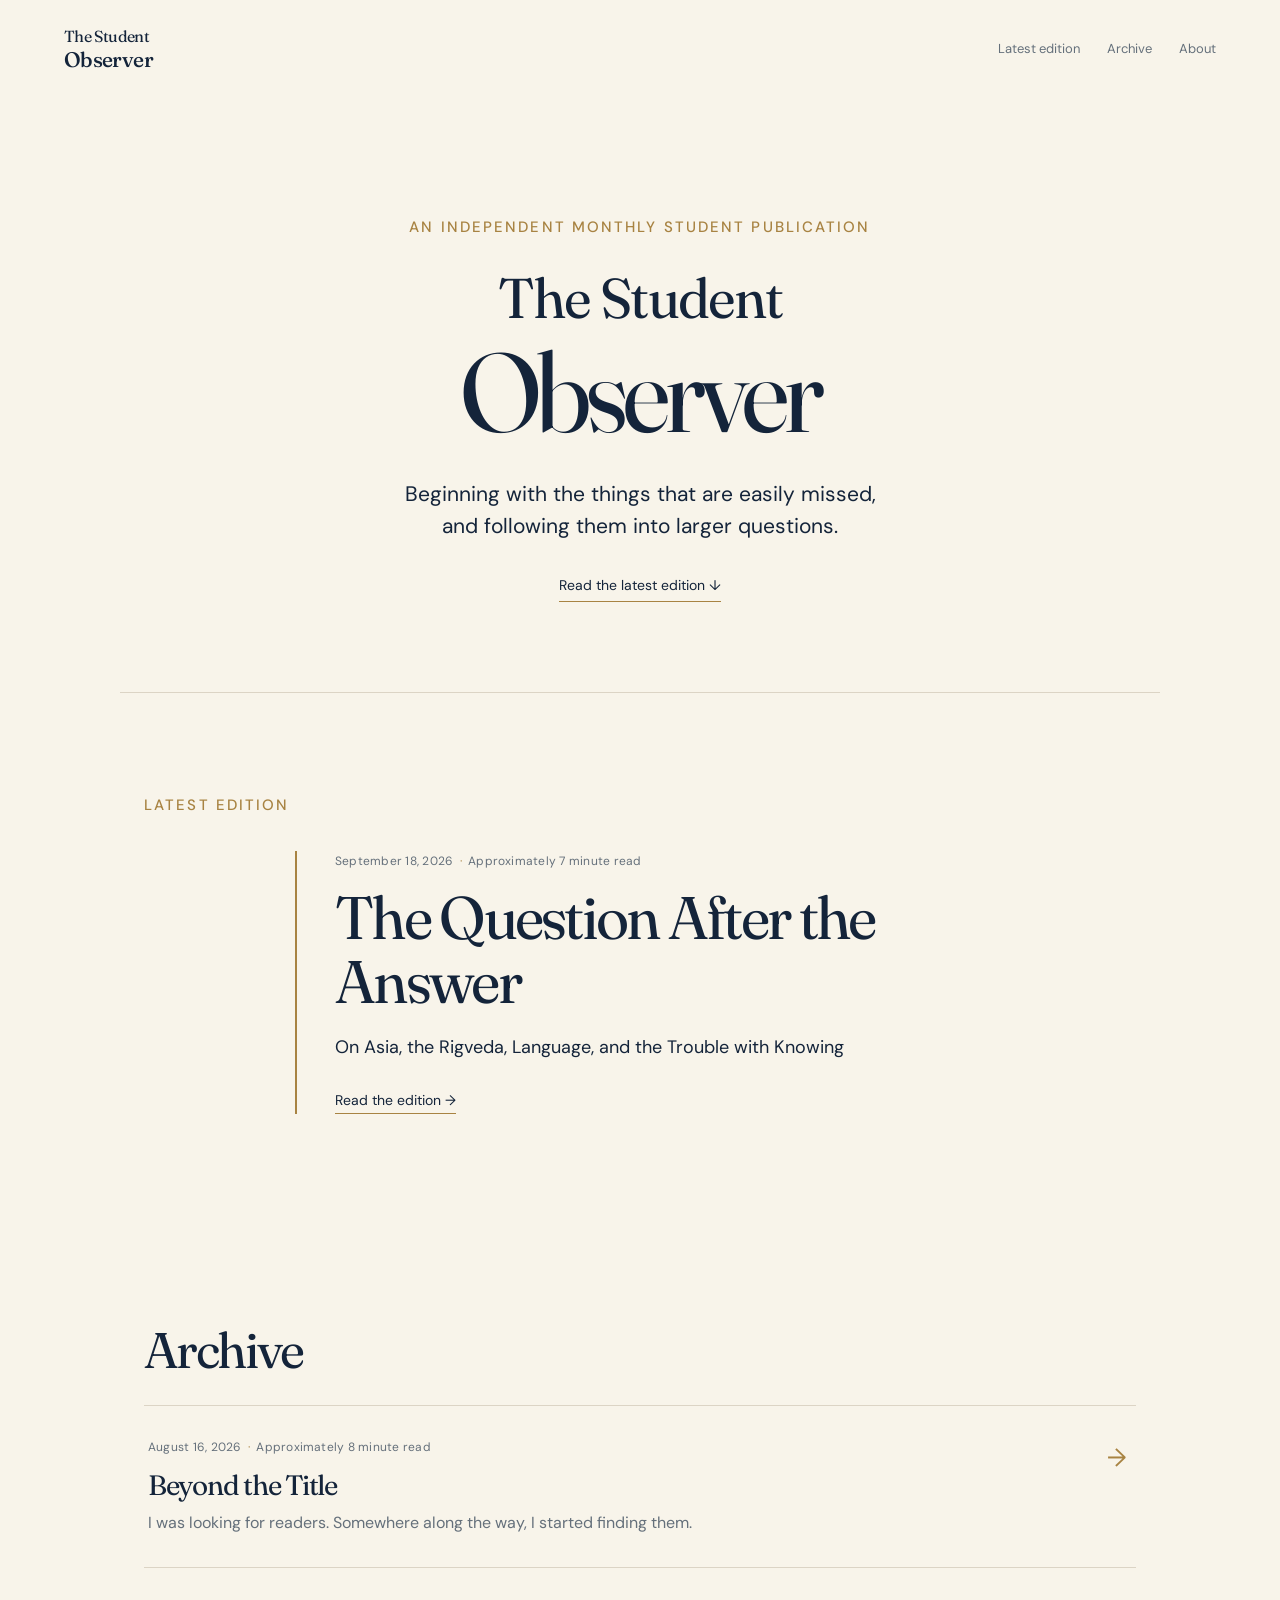
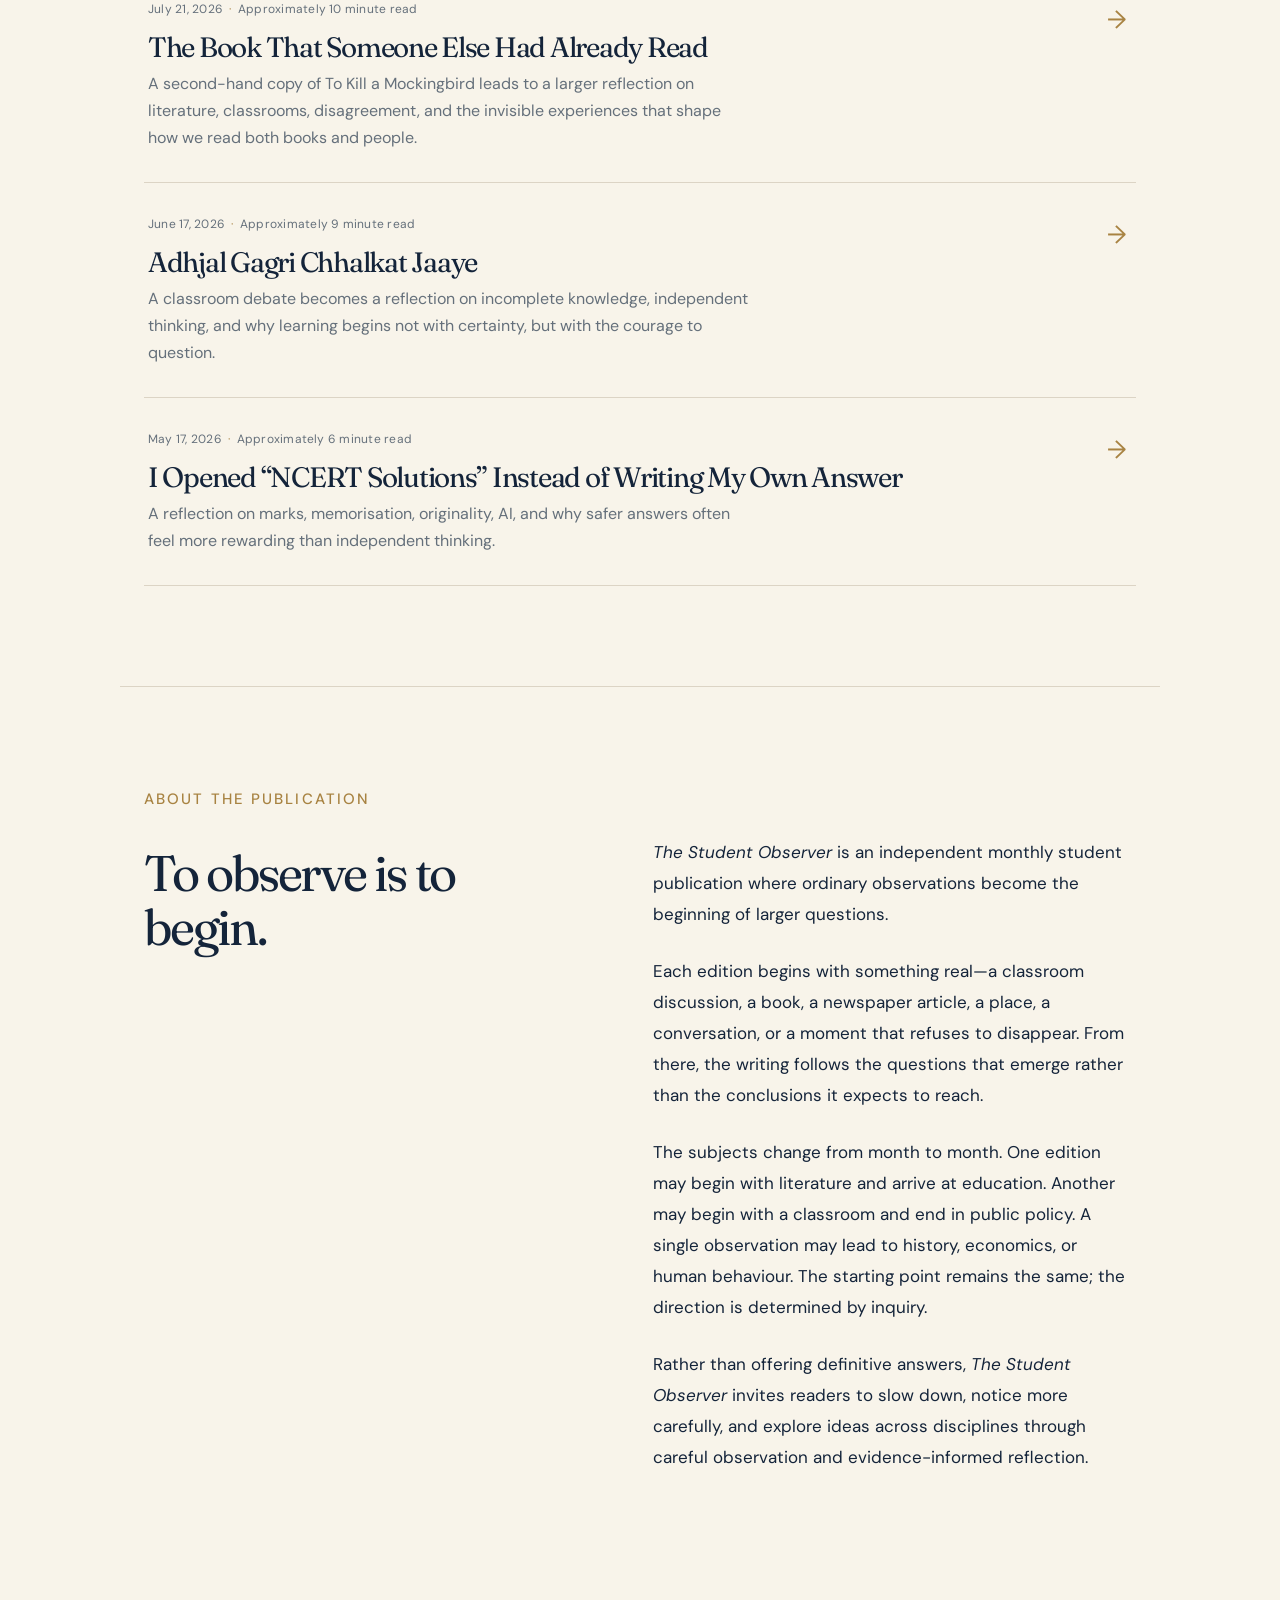
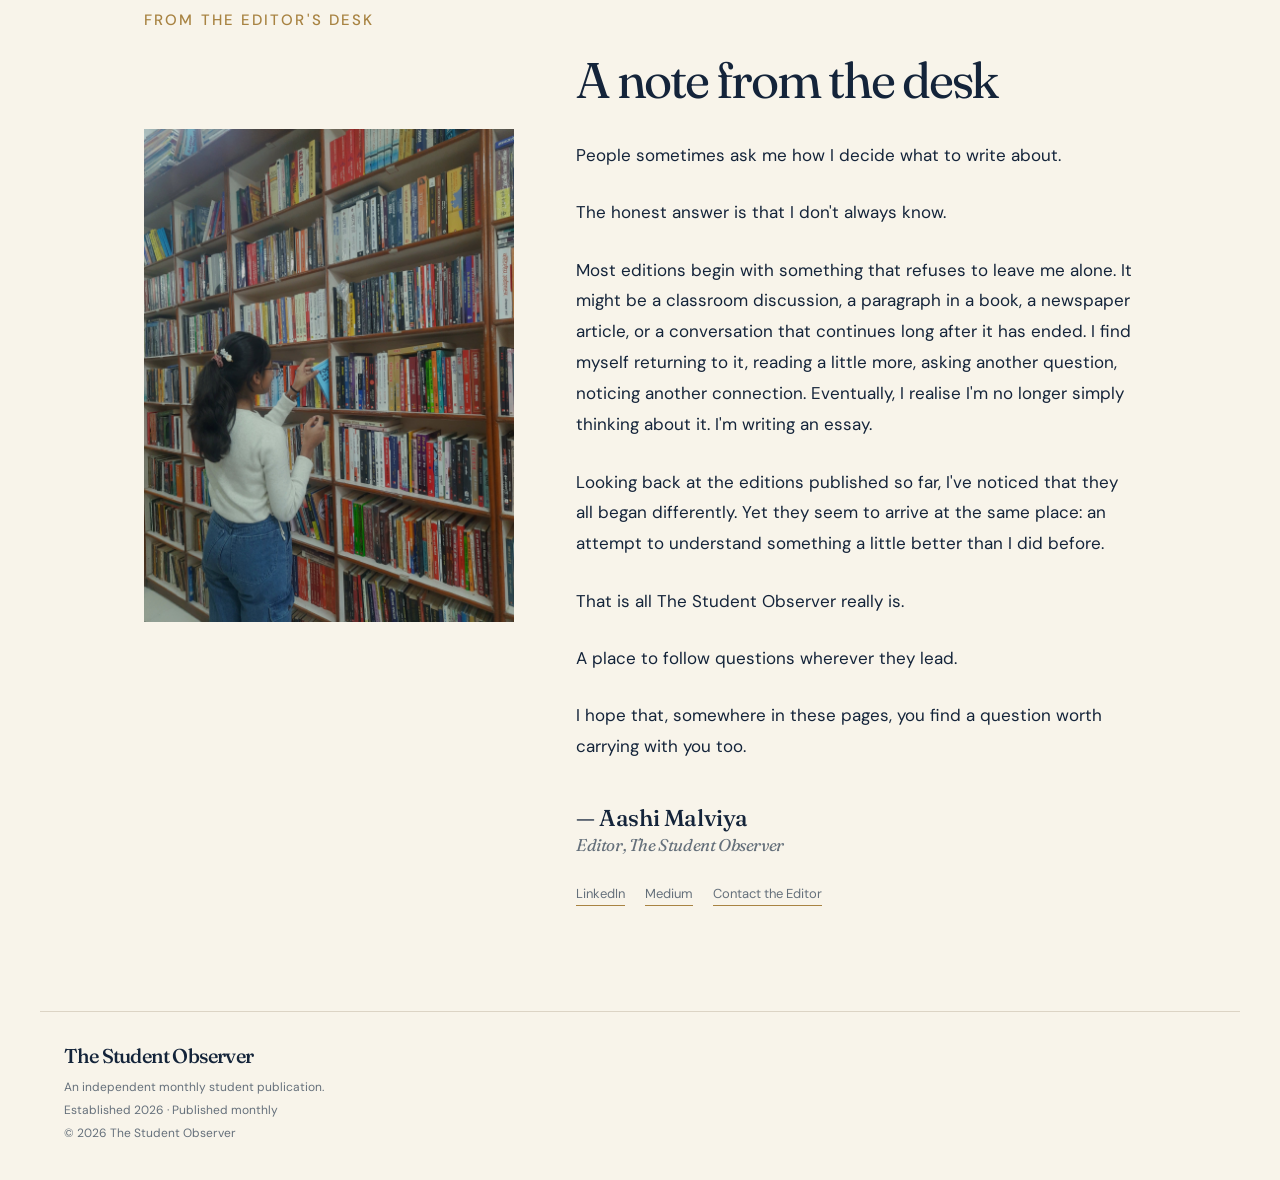
==== index.html @ 8d787bef "Update index.html" ====
<!doctype html>
<html lang="en">
<head>
<meta charset="UTF-8" />
<meta name="viewport" content="width=device-width, initial-scale=1.0" />
<meta name="description" content="The Student Observer — a monthly publication of careful observations and reflective inquiry." />
<title>The Student Observer</title>
<link rel="preconnect" href="https://fonts.googleapis.com" />
<link rel="preconnect" href="https://fonts.gstatic.com" crossorigin />
<link href="https://fonts.googleapis.com/css2?family=DM+Sans:wght@400;500&family=Fraunces:ital,opsz,wght@0,9..144,400;0,9..144,500;1,9..144,400&display=swap" rel="stylesheet" />
<link rel="stylesheet" href="styles.css" />
</head>
<body>
<a class="skip-link" href="#main">Skip to the writing</a>
<header class="site-header">
<a class="wordmark" href="#top" aria-label="The Student Observer home">
<span>The Student</span><strong>Observer</strong>
</a>
<button class="menu-toggle" aria-expanded="false" aria-controls="site-nav">Menu</button>
<nav id="site-nav" aria-label="Primary navigation">
<a href="#latest">Latest edition</a>
<a href="#editions">Archive</a>
<a href="#about">About</a>
</nav>
</header>
<main id="main">
<section id="top" class="hero" aria-labelledby="hero-title">
<p class="eyebrow">An independent monthly student publication</p>
<h1 id="hero-title"><span>The Student</span>Observer</h1>
<p class="hero-copy">Beginning with the things that are easily missed, and following them into larger questions.</p>
<a class="text-link" href="#latest">Read the latest edition <span aria-hidden="true">↓</span></a>
</section>
<section id="latest" class="latest edition-section" aria-labelledby="latest-title">
<div class="section-label">Latest edition</div>
<article class="feature-edition">
<p class="edition-meta">September 18, 2026 <span aria-hidden="true">·</span> Approximately 7 minute read</p>
<h2 id="latest-title">The Question After the Answer</h2>
<p>On Asia, the Rigveda, Language, and the Trouble with Knowing</p>
<a class="read-link" href="articles/the-question-after-the-answer.html">Read the edition <span aria-hidden="true">→</span></a>
</article>
</section>
<section id="editions" class="edition-section archive" aria-labelledby="archive-title">
<div class="section-heading">
<h2 id="archive-title">Archive</h2>
</div>
<div class="edition-list">
<article class="edition-row">
<div><p class="edition-meta">August 16, 2026 <span aria-hidden="true">·</span> Approximately 8 minute read</p><h3><a href="articles/beyond-the-title.html">Beyond the Title</a></h3><p>I was looking for readers. Somewhere along the way, I started finding them.</p></div>
<a class="arrow-link" href="articles/beyond-the-title.html" aria-label="Read Beyond the Title">→</a>
</article>
<article class="edition-row">
<div><p class="edition-meta">July 21, 2026 <span aria-hidden="true">·</span> Approximately 10 minute read</p><h3><a href="articles/the-book-that-someone-else-had-read.html">The Book That Someone Else Had Already Read</a></h3><p>A second-hand copy of To Kill a Mockingbird leads to a larger reflection on literature, classrooms, disagreement, and the invisible experiences that shape how we read both books and people.</p></div>
<a class="arrow-link" href="articles/the-book-that-someone-else-had-read.html" aria-label="Read The Book That Someone Else Had Already Read">→</a>
</article>
<article class="edition-row">
<div><p class="edition-meta">June 17, 2026 <span aria-hidden="true">·</span> Approximately 9 minute read</p><h3><a href="articles/adhjal-gagri-chhalkat-jaaye.html">Adhjal Gagri Chhalkat Jaaye</a></h3><p>A classroom debate becomes a reflection on incomplete knowledge, independent thinking, and why learning begins not with certainty, but with the courage to question.</p></div>
<a class="arrow-link" href="articles/adhjal-gagri-chhalkat-jaaye.html" aria-label="Read Adhjal Gagri Chhalkat Jaaye">→</a>
</article>
<article class="edition-row">
<div><p class="edition-meta">May 17, 2026 <span aria-hidden="true">·</span> Approximately 6 minute read</p><h3><a href="articles/i-opened-ncert-solutions-instead-of-writing-my-own-answer.html">I Opened “NCERT Solutions” Instead of Writing My Own Answer</a></h3><p>A reflection on marks, memorisation, originality, AI, and why safer answers often feel more rewarding than independent thinking.</p></div>
<a class="arrow-link" href="articles/i-opened-ncert-solutions-instead-of-writing-my-own-answer.html" aria-label="Read I Opened NCERT Solutions Instead of Writing My Own Answer">→</a>
</article>
</div>
</section>
<section id="about" class="about" aria-labelledby="about-title">
<div class="section-label">About the publication</div>
<div class="about-grid">
<h2 id="about-title">To observe is to begin.</h2>
<div>
<p><em>The Student Observer</em> is an independent monthly student publication where ordinary observations become the beginning of larger questions.</p>
<p>Each edition begins with something real—a classroom discussion, a book, a newspaper article, a place, a conversation, or a moment that refuses to disappear. From there, the writing follows the questions that emerge rather than the conclusions it expects to reach.</p>
<p>The subjects change from month to month. One edition may begin with literature and arrive at education. Another may begin with a classroom and end in public policy. A single observation may lead to history, economics, or human behaviour. The starting point remains the same; the direction is determined by inquiry.</p>
<p>Rather than offering definitive answers, <em>The Student Observer</em> invites readers to slow down, notice more carefully, and explore ideas across disciplines through careful observation and evidence-informed reflection.</p>
</div>
</div>
</section>
<section class="editor" aria-labelledby="editor-title">
<div class="section-label editor-label">From the Editor's Desk</div>
<div class="editor-details">
<img class="editor-photo" src="editor-library.jpg" alt="The editor selecting a book in a library" />
<div class="editor-copy">
<h2 id="editor-title">A note from the desk</h2>
<div class="editor-letter">
<p>People sometimes ask me how I decide what to write about.</p>
<p>The honest answer is that I don't always know.</p>
<p>Most editions begin with something that refuses to leave me alone. It might be a classroom discussion, a paragraph in a book, a newspaper article, or a conversation that continues long after it has ended. I find myself returning to it, reading a little more, asking another question, noticing another connection. Eventually, I realise I'm no longer simply thinking about it. I'm writing an essay.</p>
<p>Looking back at the editions published so far, I've noticed that they all began differently. Yet they seem to arrive at the same place: an attempt to understand something a little better than I did before.</p>
<p>That is all The Student Observer really is.</p>
<p>A place to follow questions wherever they lead.</p>
<p>I hope that, somewhere in these pages, you find a question worth carrying with you too.</p>
</div>
<p class="editor-signature"><span class="signature-name">— Aashi Malviya</span><span class="signature-title">Editor, The Student Observer</span></p>
<nav class="editor-contact contact-links" aria-label="Editor contact links">
<a href="https://www.linkedin.com/in/aashi-malviya-writes"
     target="_blank"
     rel="noopener noreferrer">
    LinkedIn
  </a>
<a href="https://medium.com/@aashimalviyawrites"
     target="_blank"
     rel="noopener noreferrer">
    Medium
  </a>
<a href="mailto:aashimalviyawrites@gmail.com?subject=Regarding%20The%20Student%20Observer&body=Dear%20Aashi%2C%0A%0A">
  Contact the Editor
  </a>
</nav>
</div>
</div>
</section>
</main>
<footer>
<div class="footer-mark">The Student Observer</div>
<p>An independent monthly student publication.</p>
<p>Established 2026 <span aria-hidden="true">·</span> Published monthly</p>
<p>© 2026 The Student Observer</p>
</footer>
<script src="script.js"></script>
</body>
</html>
---- styles.css ----
:root { --paper:#f8f4ea; --ink:#14243a; --muted:#65707b; --gold:#a88342; --line:#dcd4c5; --sans:"DM Sans",Arial,sans-serif; --serif:"Fraunces",Georgia,serif; }
* { box-sizing:border-box; }
html { scroll-behavior:smooth; }
body { margin:0; background:var(--paper); color:var(--ink); font-family:var(--sans); font-size:16px; line-height:1.68; }
a { color:inherit; text-decoration:none; }
a:focus-visible, button:focus-visible { outline:2px solid var(--gold); outline-offset:4px; }
.skip-link { position:absolute; left:1rem; top:-4rem; background:var(--ink); color:var(--paper); padding:.5rem 1rem; z-index:3; }.skip-link:focus { top:1rem; }
.site-header { max-width:1200px; padding:26px 24px; margin:auto; display:flex; justify-content:space-between; align-items:center; }
.wordmark { display:grid; line-height:1; font:400 16px var(--serif); letter-spacing:-.04em; }.wordmark strong { font-weight:500; font-size:21px; }
nav { display:flex; gap:27px; font-size:13px; color:var(--muted); } nav a:hover,.contact-links a:hover { color:var(--gold); }
.menu-toggle { display:none; border:0; background:none; font:inherit; color:var(--ink); }
.hero { min-height:66vh; max-width:860px; margin:auto; padding:13vh 24px 10vh; display:flex; flex-direction:column; align-items:center; text-align:center; justify-content:center; }
.eyebrow,.section-label { color:var(--gold); font-size:15px; text-transform:uppercase; letter-spacing:.14em; font-weight:500; }
h1,h2,h3,p { margin-top:0; } h1,h2,h3 { font-family:var(--serif); font-weight:400; letter-spacing:-.045em; line-height:1.08; }
h1 { font-size:clamp(58px,10vw,112px); margin:13px 0 25px; } h1 span { display:block; font-size:.5em; letter-spacing:-.035em; margin-bottom:3px; }
.hero-copy { max-width:500px; font-size:clamp(18px,2vw,21px); line-height:1.55; margin-bottom:31px; }
.text-link,.read-link { border-bottom:1px solid var(--gold); padding-bottom:4px; font-size:14px; transition:color .2s ease; }.text-link:hover,.read-link:hover { color:var(--gold); }
.edition-section,.about,.editor { max-width:1040px; padding:100px 24px; margin:auto; }.latest { border-top:1px solid var(--line); }
.feature-edition { max-width:690px; margin:33px auto 0; padding-left:38px; border-left:2px solid var(--gold); }.edition-meta { font-size:12px; letter-spacing:.02em; color:var(--muted); margin-bottom:13px; }.edition-meta span { color:var(--gold); padding:0 3px; }
.feature-edition h2 { font-size:clamp(37px,5vw,60px); margin-bottom:18px; }.feature-edition p:not(.edition-meta) { max-width:570px; font-size:18px; margin-bottom:25px; }
.section-heading { margin-bottom:28px; }.section-heading h2,.about h2,.editor h2 { font-size:clamp(36px,4vw,50px); margin:9px 0 0; }
.edition-list { border-top:1px solid var(--line); }.edition-row { display:grid; grid-template-columns:1fr auto; gap:25px; padding:31px 4px 30px; border-bottom:1px solid var(--line); }.edition-row h3 { font-size:28px; margin-bottom:9px; }.edition-row h3 a { display:inline; }.edition-row h3 a:hover { color:var(--gold); }.edition-row div > p:last-child { color:var(--muted); max-width:600px; margin-bottom:0; }.arrow-link { font-size:25px; color:var(--gold); padding:0 6px; height:max-content; }.arrow-link:hover { transform:translate(2px,-2px); }
.about { border-top:1px solid var(--line); }.about-grid { display:grid; grid-template-columns:.85fr 1fr; gap:10%; margin-top:25px; }.about-grid p { max-width:64ch; font-size:17px; line-height:1.82; margin-bottom:1.55em; }.about-grid p:last-child { margin-bottom:0; }
.editor { padding-top:35px; padding-bottom:105px; }.editor-label { max-width:1040px; margin:0 auto 20px; }.editor-details { max-width:1040px; margin:auto; display:grid; grid-template-columns:370px minmax(0, 1fr); gap:62px; align-items:start; }.editor-photo { width:100%; aspect-ratio:3 / 4; object-fit:cover; object-position:38% center; margin-top:76px; }.editor-copy { max-width:64ch; }.editor-details h2 { margin:0 0 33px; }.editor-letter p { font-size:17px; line-height:1.82; margin-bottom:1.55em; }.editor-signature { margin:43px 0 0; font-family:var(--serif); letter-spacing:-.025em; line-height:1.2; }.signature-name,.signature-title { display:block; }.signature-name { color:var(--ink); font-size:23px; font-weight:500; }.signature-title { margin-top:2px; color:var(--muted); font-size:17px; font-style:italic; font-weight:400; }.contact-links { display:flex; gap:20px; margin-top:28px; font-size:13px!important; }.contact-links a { border-bottom:1px solid var(--gold); }
footer { border-top:1px solid var(--line); max-width:1200px; margin:auto; padding:33px 24px 37px; color:var(--muted); font-size:12px; } footer p { margin:3px 0 0; }.footer-mark { margin-bottom:10px; font:500 20px/1.1 var(--serif); color:var(--ink); letter-spacing:-.04em; }
@media (min-width:621px) and (max-width:820px) { .editor-details { grid-template-columns:270px minmax(0,1fr); gap:40px; }.editor-photo { margin-top:62px; }.about-grid { gap:7%; } }
@media (max-width:620px) { .site-header { padding:20px 20px; position:relative; }.menu-toggle { display:block; font-size:13px; }.site-header nav { display:none; position:absolute; right:20px; top:58px; z-index:2; padding:15px; background:var(--paper); border:1px solid var(--line); flex-direction:column; gap:10px; }.site-header nav.open { display:flex; }.hero { min-height:67vh; padding:12vh 24px 11vh; }.edition-section,.about,.editor { padding:72px 24px; }.feature-edition { padding-left:23px; }.about-grid { grid-template-columns:1fr; gap:22px; }.edition-row { padding:25px 0; }.edition-row h3 { font-size:25px; }.editor-details { display:block; }.editor-photo { display:block; width:min(340px, 88vw); margin:0 0 35px; }.editor-details h2 { font-size:33px; margin-bottom:27px; }.editor-letter p { font-size:16px; } footer { grid-template-columns:1fr; gap:11px; padding:25px 20px; }.editor { padding-top:20px; } }
@media (prefers-reduced-motion:reduce) { html { scroll-behavior:auto; } *,*:before,*:after { transition:none!important; } }
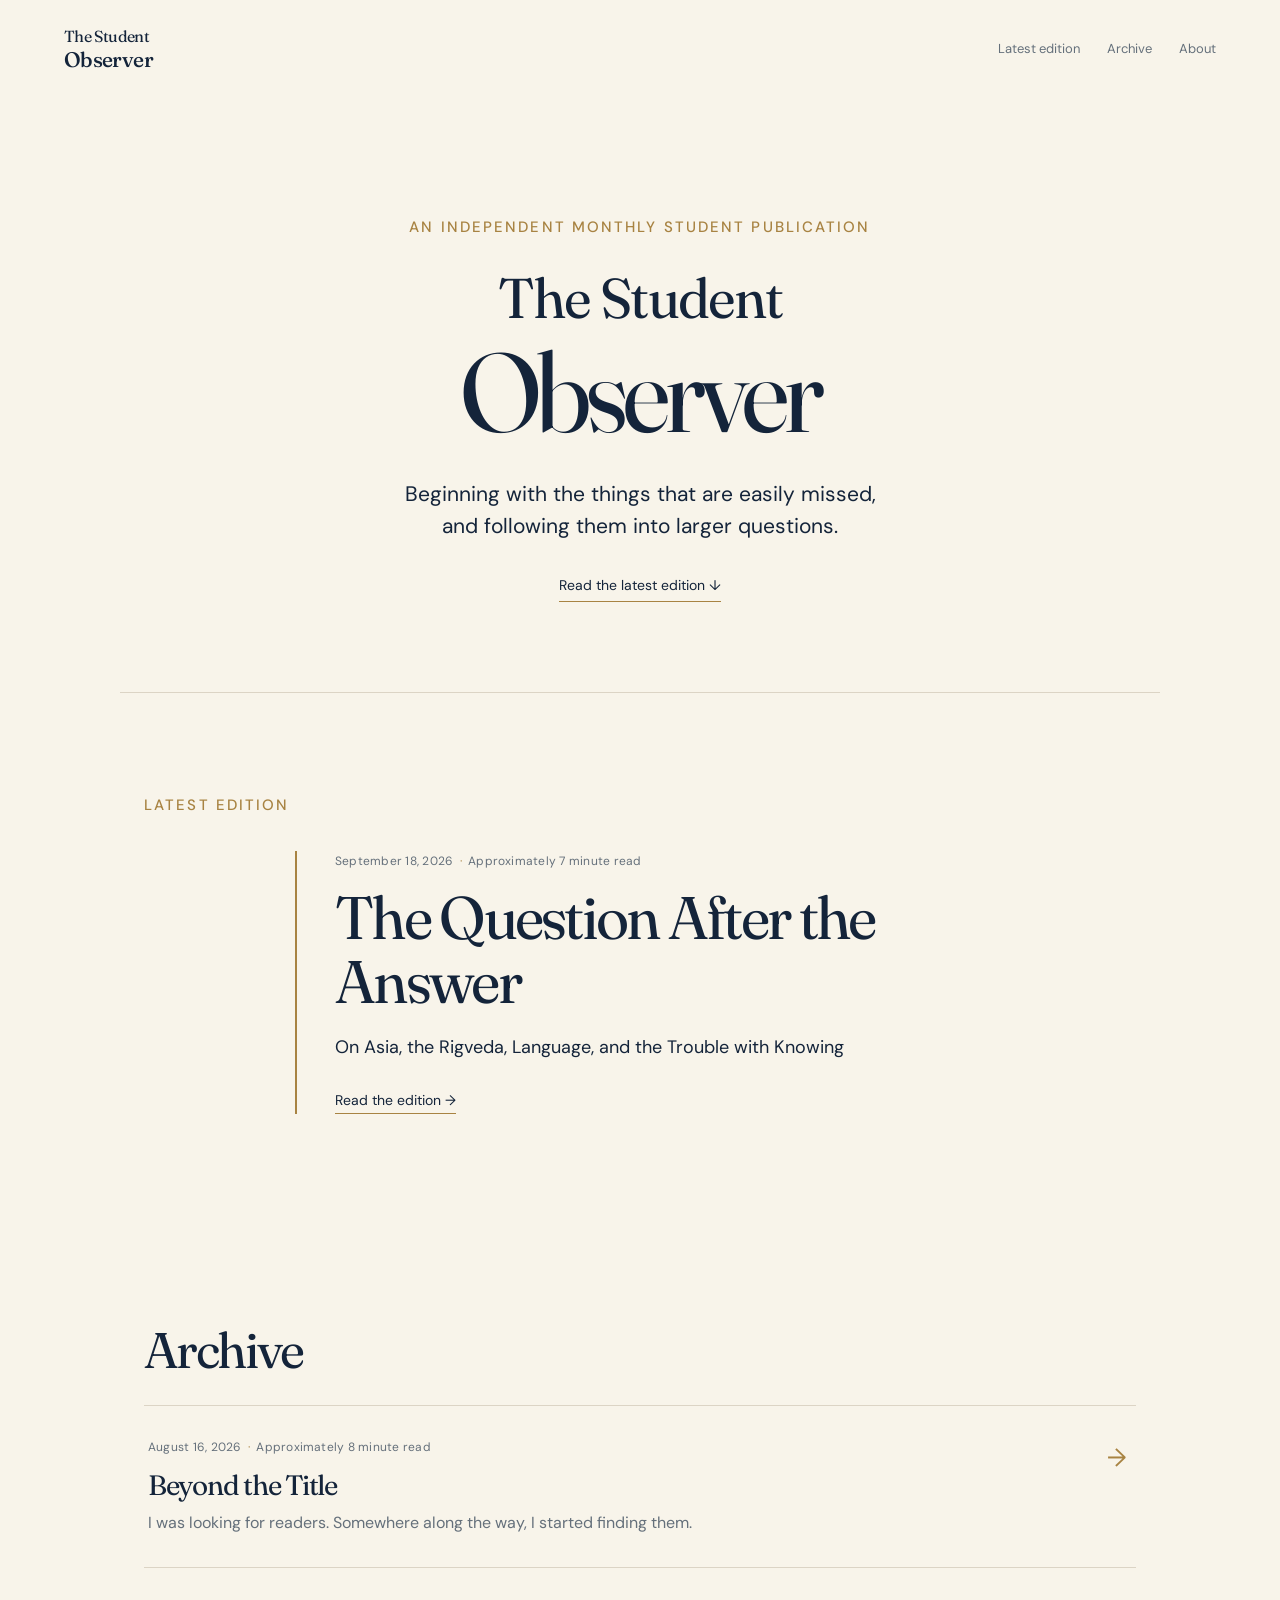
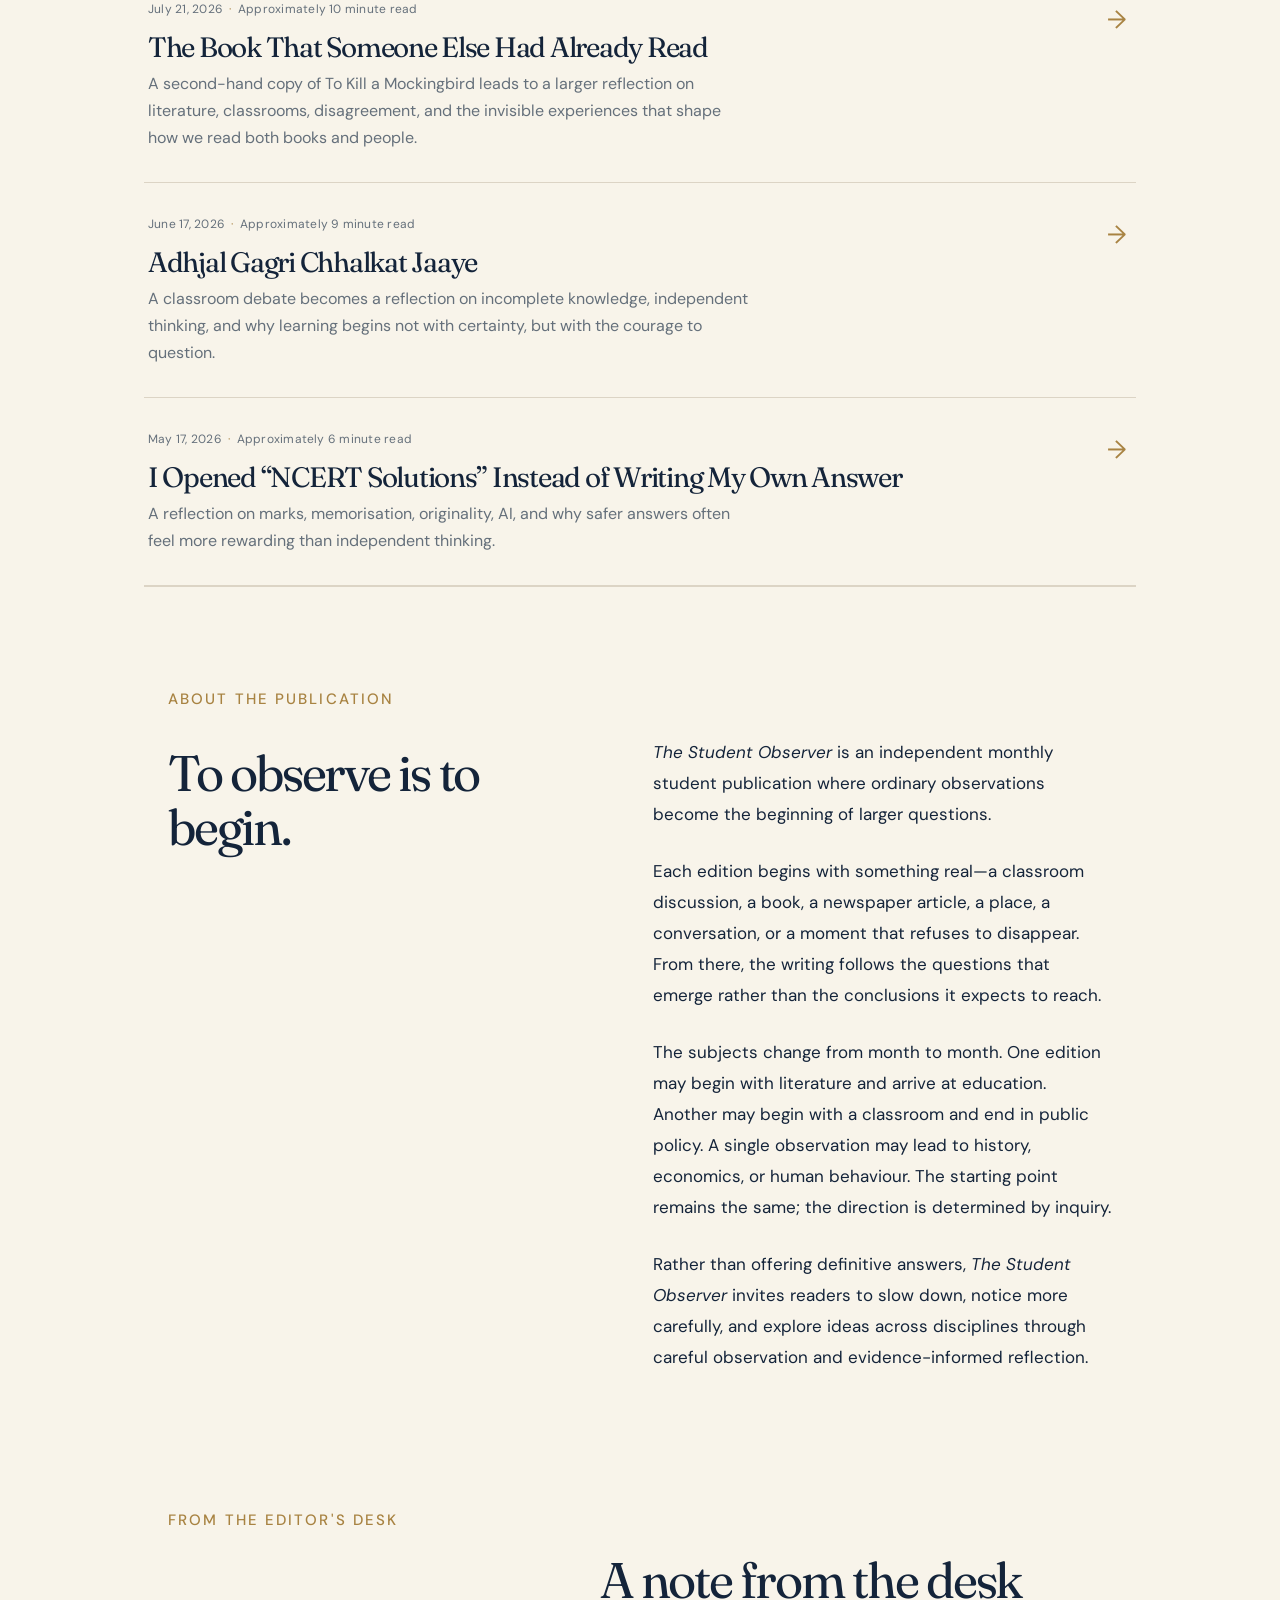
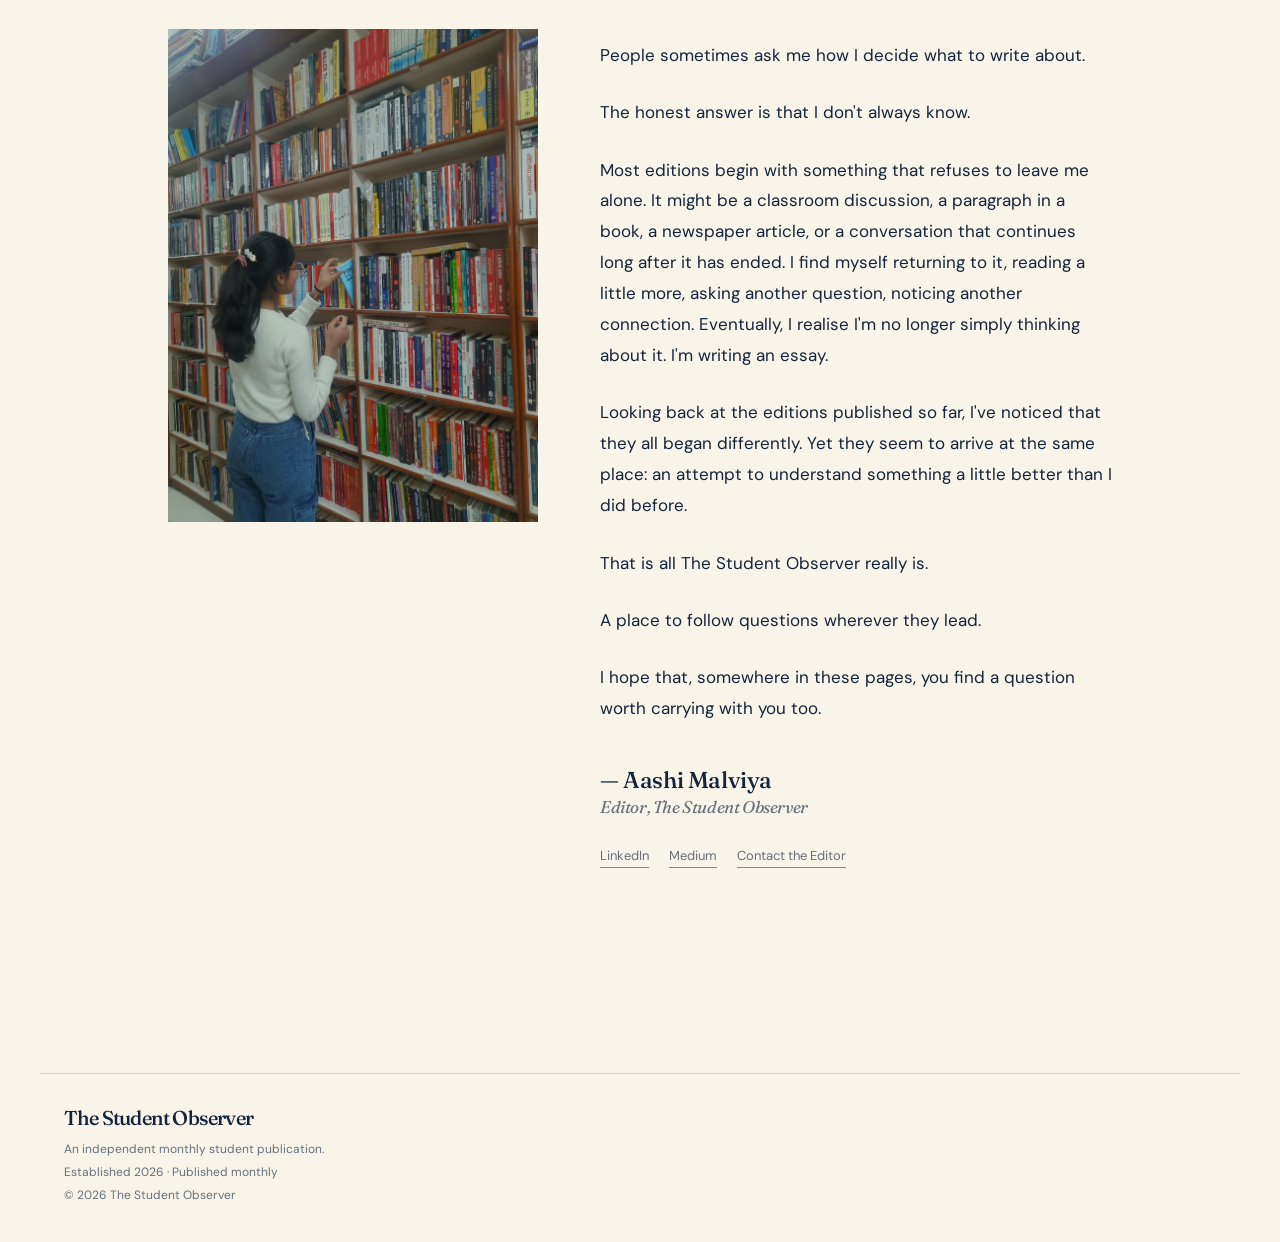
==== commit 3cf776bd: "Update index.html" ====
--- a/index.html
+++ b/index.html
@@ -36,7 +36,7 @@
 <p class="edition-meta">September 18, 2026 <span aria-hidden="true">·</span> Approximately 7 minute read</p>
 <h2 id="latest-title">The Question After the Answer</h2>
 <p>On Asia, the Rigveda, Language, and the Trouble with Knowing</p>
-<a class="read-link" href="articles/the-question-after-the-answer.html">Read the edition <span aria-hidden="true">→</span></a>
+<a class="read-link" href="the-question-after-the-answer.html">Read the edition <span aria-hidden="true">→</span></a>
 </article>
 </section>
 <section id="editions" class="edition-section archive" aria-labelledby="archive-title">
@@ -45,23 +45,22 @@
 </div>
 <div class="edition-list">
 <article class="edition-row">
-<div><p class="edition-meta">August 16, 2026 <span aria-hidden="true">·</span> Approximately 8 minute read</p><h3><a href="articles/beyond-the-title.html">Beyond the Title</a></h3><p>I was looking for readers. Somewhere along the way, I started finding them.</p></div>
+<div><p class="edition-meta">August 16, 2026 <span aria-hidden="true">·</span> Approximately 8 minute read</p><h3><a href="beyond-the-title.html">Beyond the Title</a></h3><p>I was looking for readers. Somewhere along the way, I started finding them.</p></div>
 <a class="arrow-link" href="articles/beyond-the-title.html" aria-label="Read Beyond the Title">→</a>
 </article>
 <article class="edition-row">
-<div><p class="edition-meta">July 21, 2026 <span aria-hidden="true">·</span> Approximately 10 minute read</p><h3><a href="articles/the-book-that-someone-else-had-read.html">The Book That Someone Else Had Already Read</a></h3><p>A second-hand copy of To Kill a Mockingbird leads to a larger reflection on literature, classrooms, disagreement, and the invisible experiences that shape how we read both books and people.</p></div>
+<div><p class="edition-meta">July 21, 2026 <span aria-hidden="true">·</span> Approximately 10 minute read</p><h3><a href="the-book-that-someone-else-had-read.html">The Book That Someone Else Had Already Read</a></h3><p>A second-hand copy of To Kill a Mockingbird leads to a larger reflection on literature, classrooms, disagreement, and the invisible experiences that shape how we read both books and people.</p></div>
 <a class="arrow-link" href="articles/the-book-that-someone-else-had-read.html" aria-label="Read The Book That Someone Else Had Already Read">→</a>
 </article>
 <article class="edition-row">
-<div><p class="edition-meta">June 17, 2026 <span aria-hidden="true">·</span> Approximately 9 minute read</p><h3><a href="articles/adhjal-gagri-chhalkat-jaaye.html">Adhjal Gagri Chhalkat Jaaye</a></h3><p>A classroom debate becomes a reflection on incomplete knowledge, independent thinking, and why learning begins not with certainty, but with the courage to question.</p></div>
+<div><p class="edition-meta">June 17, 2026 <span aria-hidden="true">·</span> Approximately 9 minute read</p><h3><a href="adhjal-gagri-chhalkat-jaaye.html">Adhjal Gagri Chhalkat Jaaye</a></h3><p>A classroom debate becomes a reflection on incomplete knowledge, independent thinking, and why learning begins not with certainty, but with the courage to question.</p></div>
 <a class="arrow-link" href="articles/adhjal-gagri-chhalkat-jaaye.html" aria-label="Read Adhjal Gagri Chhalkat Jaaye">→</a>
 </article>
 <article class="edition-row">
-<div><p class="edition-meta">May 17, 2026 <span aria-hidden="true">·</span> Approximately 6 minute read</p><h3><a href="articles/i-opened-ncert-solutions-instead-of-writing-my-own-answer.html">I Opened “NCERT Solutions” Instead of Writing My Own Answer</a></h3><p>A reflection on marks, memorisation, originality, AI, and why safer answers often feel more rewarding than independent thinking.</p></div>
+<div><p class="edition-meta">May 17, 2026 <span aria-hidden="true">·</span> Approximately 6 minute read</p><h3><a href="i-opened-ncert-solutions-instead-of-writing-my-own-answer.html">I Opened “NCERT Solutions” Instead of Writing My Own Answer</a></h3><p>A reflection on marks, memorisation, originality, AI, and why safer answers often feel more rewarding than independent thinking.</p></div>
 <a class="arrow-link" href="articles/i-opened-ncert-solutions-instead-of-writing-my-own-answer.html" aria-label="Read I Opened NCERT Solutions Instead of Writing My Own Answer">→</a>
 </article>
-</div>
-</section>
+</div>           
 <section id="about" class="about" aria-labelledby="about-title">
 <div class="section-label">About the publication</div>
 <div class="about-grid">
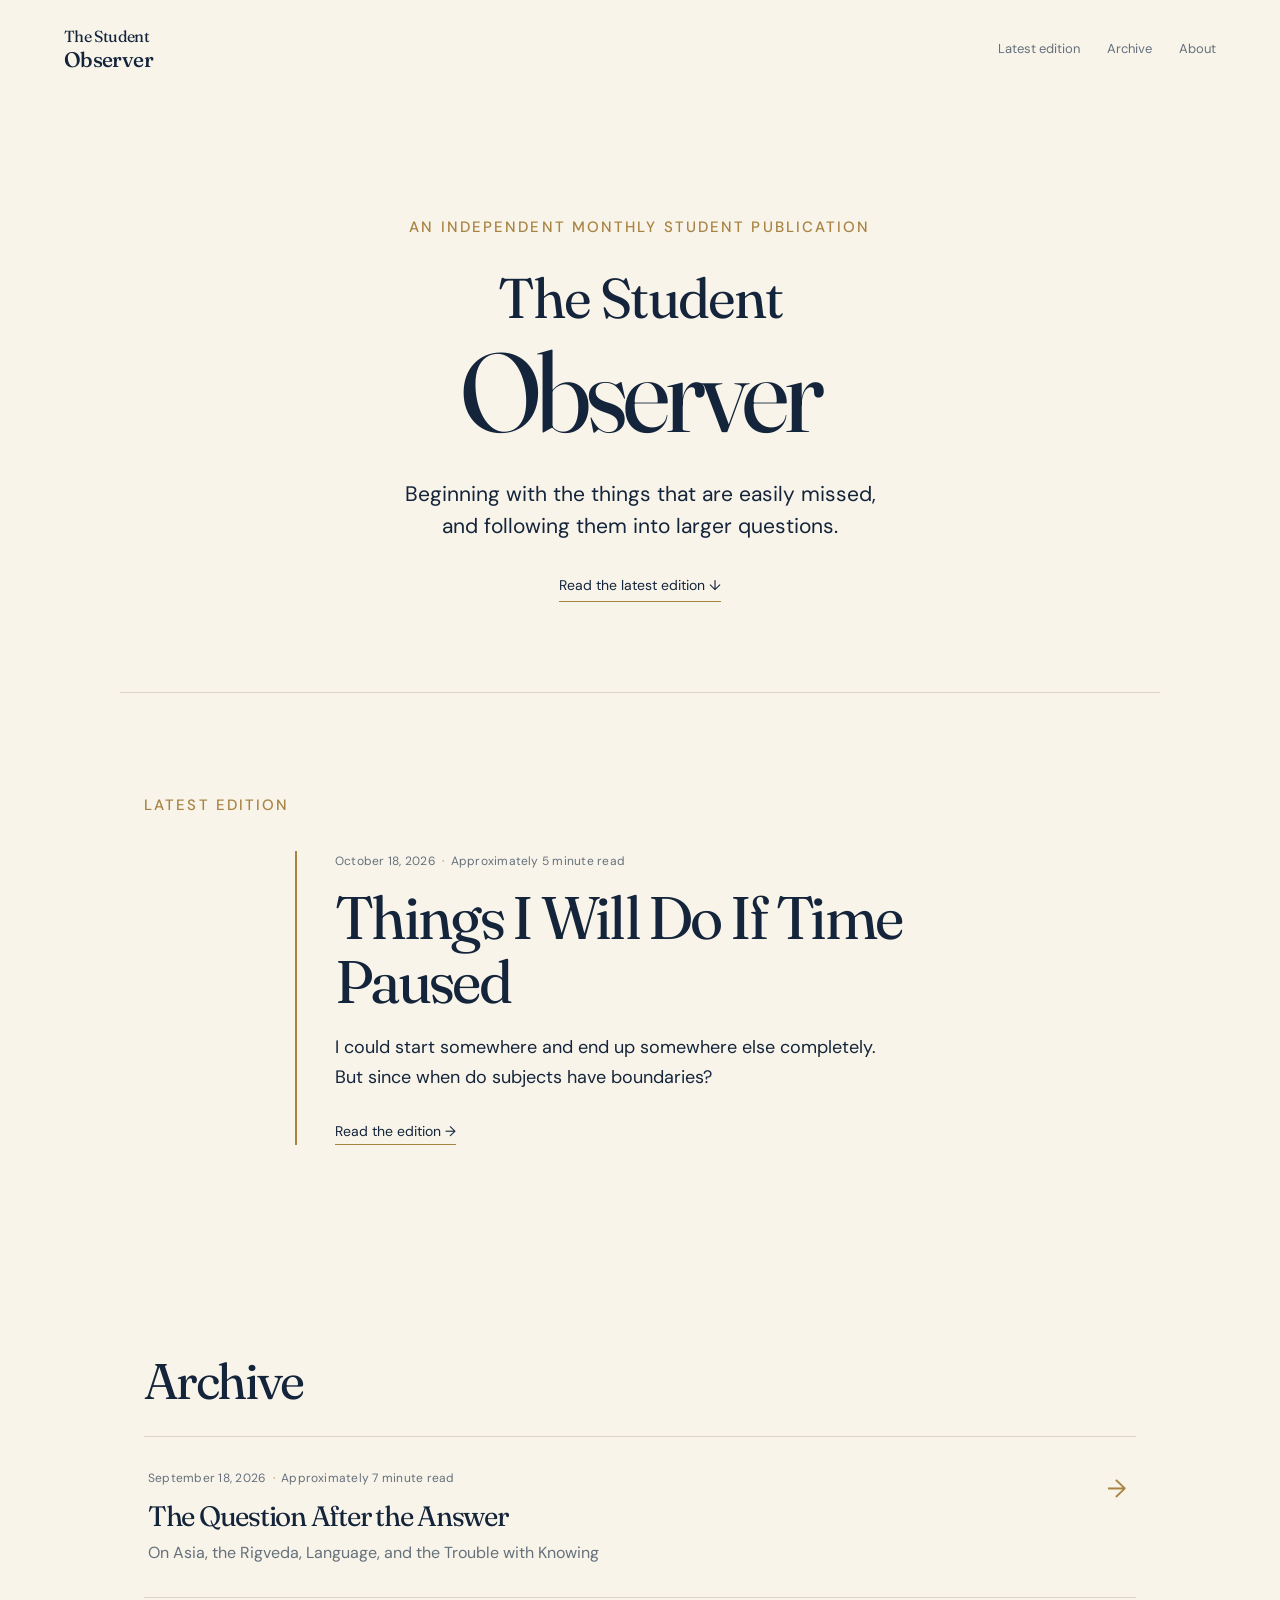
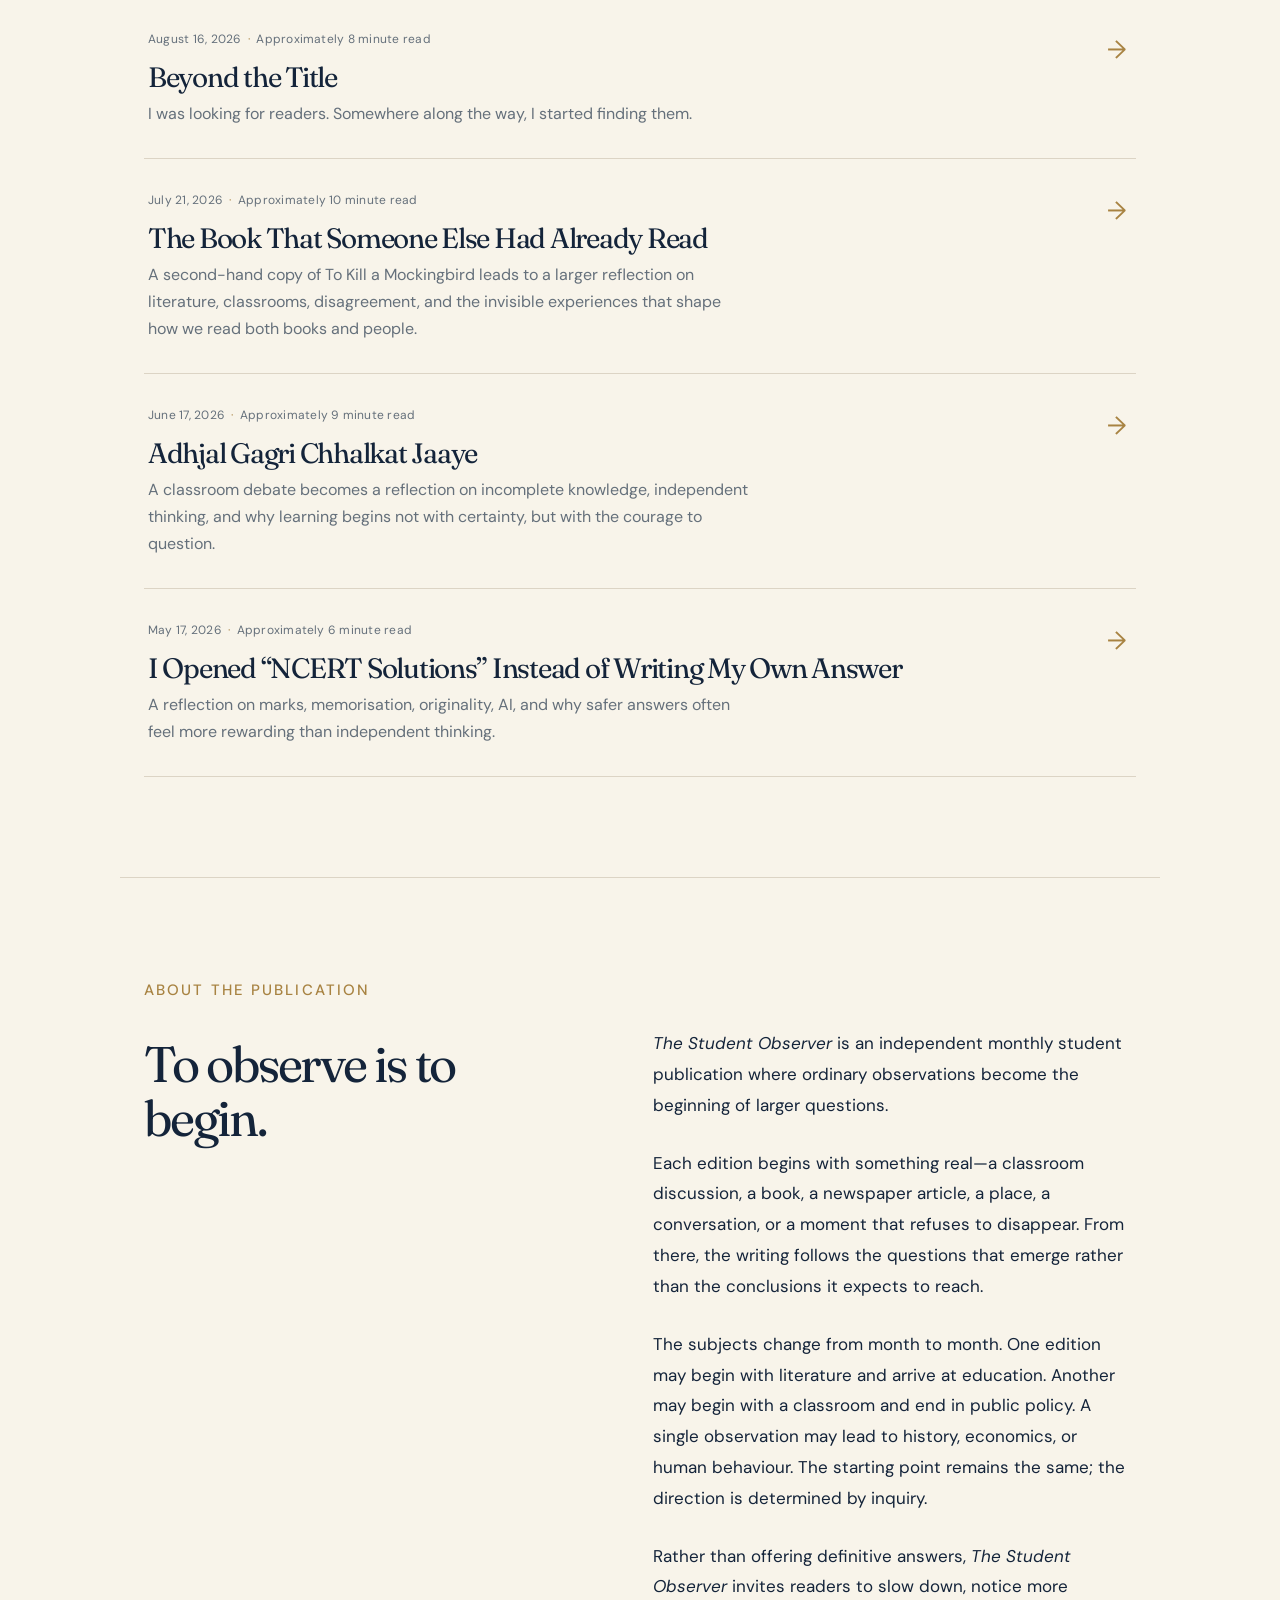
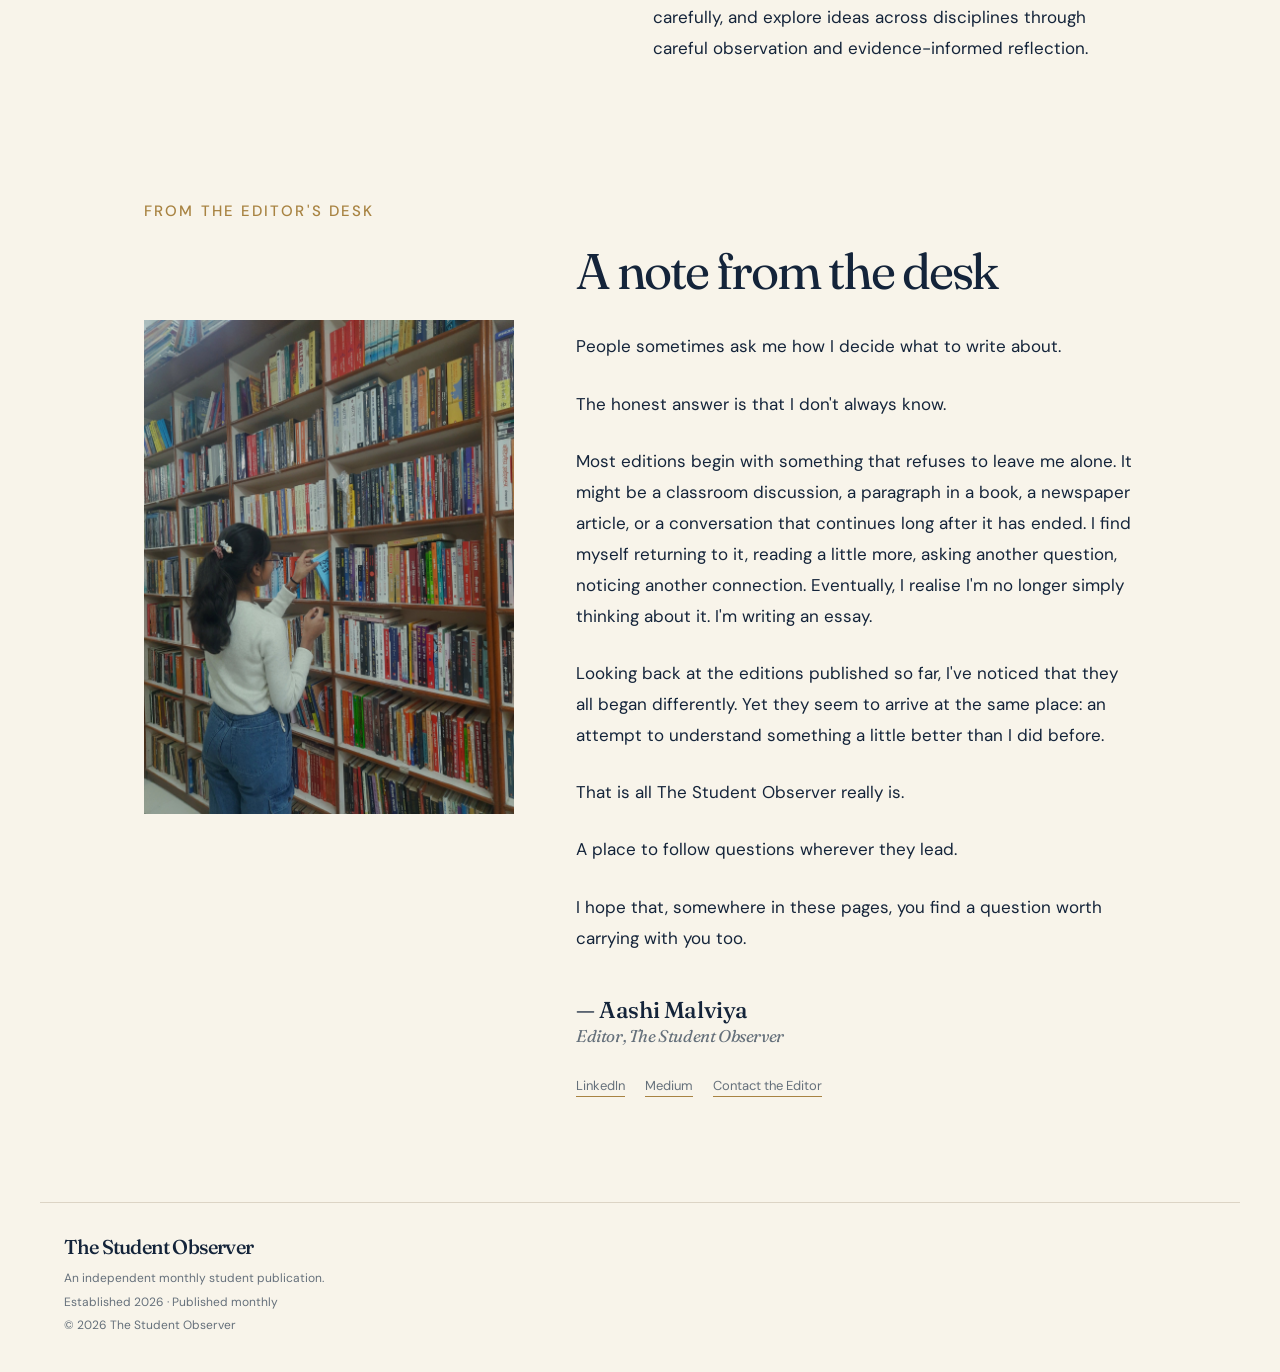
==== commit 85c33801: "Update index.html" ====
--- a/index.html
+++ b/index.html
@@ -33,10 +33,10 @@
 <section id="latest" class="latest edition-section" aria-labelledby="latest-title">
 <div class="section-label">Latest edition</div>
 <article class="feature-edition">
-<p class="edition-meta">September 18, 2026 <span aria-hidden="true">·</span> Approximately 7 minute read</p>
-<h2 id="latest-title">The Question After the Answer</h2>
-<p>On Asia, the Rigveda, Language, and the Trouble with Knowing</p>
-<a class="read-link" href="the-question-after-the-answer.html">Read the edition <span aria-hidden="true">→</span></a>
+<p class="edition-meta">October 18, 2026 <span aria-hidden="true">·</span> Approximately 5 minute read</p>
+<h2 id="latest-title">Things I Will Do If Time Paused</h2>
+<p>I could start somewhere and end up somewhere else completely. But since when do subjects have boundaries?</p>
+<a class="read-link" href="articles/things-i-will-do-if-time-paused.html">Read the edition <span aria-hidden="true">→</span></a>
 </article>
 </section>
 <section id="editions" class="edition-section archive" aria-labelledby="archive-title">
@@ -45,22 +45,27 @@
 </div>
 <div class="edition-list">
 <article class="edition-row">
-<div><p class="edition-meta">August 16, 2026 <span aria-hidden="true">·</span> Approximately 8 minute read</p><h3><a href="beyond-the-title.html">Beyond the Title</a></h3><p>I was looking for readers. Somewhere along the way, I started finding them.</p></div>
+<div><p class="edition-meta">September 18, 2026 <span aria-hidden="true">·</span> Approximately 7 minute read</p><h3><a href="articles/the-question-after-the-answer.html">The Question After the Answer</a></h3><p>On Asia, the Rigveda, Language, and the Trouble with Knowing</p></div>
+<a class="arrow-link" href="articles/the-question-after-the-answer.html" aria-label="Read The Question After the Answer">→</a>
+</article>
+<article class="edition-row">
+<div><p class="edition-meta">August 16, 2026 <span aria-hidden="true">·</span> Approximately 8 minute read</p><h3><a href="articles/beyond-the-title.html">Beyond the Title</a></h3><p>I was looking for readers. Somewhere along the way, I started finding them.</p></div>
 <a class="arrow-link" href="articles/beyond-the-title.html" aria-label="Read Beyond the Title">→</a>
 </article>
 <article class="edition-row">
-<div><p class="edition-meta">July 21, 2026 <span aria-hidden="true">·</span> Approximately 10 minute read</p><h3><a href="the-book-that-someone-else-had-read.html">The Book That Someone Else Had Already Read</a></h3><p>A second-hand copy of To Kill a Mockingbird leads to a larger reflection on literature, classrooms, disagreement, and the invisible experiences that shape how we read both books and people.</p></div>
+<div><p class="edition-meta">July 21, 2026 <span aria-hidden="true">·</span> Approximately 10 minute read</p><h3><a href="articles/the-book-that-someone-else-had-read.html">The Book That Someone Else Had Already Read</a></h3><p>A second-hand copy of To Kill a Mockingbird leads to a larger reflection on literature, classrooms, disagreement, and the invisible experiences that shape how we read both books and people.</p></div>
 <a class="arrow-link" href="articles/the-book-that-someone-else-had-read.html" aria-label="Read The Book That Someone Else Had Already Read">→</a>
 </article>
 <article class="edition-row">
-<div><p class="edition-meta">June 17, 2026 <span aria-hidden="true">·</span> Approximately 9 minute read</p><h3><a href="adhjal-gagri-chhalkat-jaaye.html">Adhjal Gagri Chhalkat Jaaye</a></h3><p>A classroom debate becomes a reflection on incomplete knowledge, independent thinking, and why learning begins not with certainty, but with the courage to question.</p></div>
+<div><p class="edition-meta">June 17, 2026 <span aria-hidden="true">·</span> Approximately 9 minute read</p><h3><a href="articles/adhjal-gagri-chhalkat-jaaye.html">Adhjal Gagri Chhalkat Jaaye</a></h3><p>A classroom debate becomes a reflection on incomplete knowledge, independent thinking, and why learning begins not with certainty, but with the courage to question.</p></div>
 <a class="arrow-link" href="articles/adhjal-gagri-chhalkat-jaaye.html" aria-label="Read Adhjal Gagri Chhalkat Jaaye">→</a>
 </article>
 <article class="edition-row">
-<div><p class="edition-meta">May 17, 2026 <span aria-hidden="true">·</span> Approximately 6 minute read</p><h3><a href="i-opened-ncert-solutions-instead-of-writing-my-own-answer.html">I Opened “NCERT Solutions” Instead of Writing My Own Answer</a></h3><p>A reflection on marks, memorisation, originality, AI, and why safer answers often feel more rewarding than independent thinking.</p></div>
+<div><p class="edition-meta">May 17, 2026 <span aria-hidden="true">·</span> Approximately 6 minute read</p><h3><a href="articles/i-opened-ncert-solutions-instead-of-writing-my-own-answer.html">I Opened “NCERT Solutions” Instead of Writing My Own Answer</a></h3><p>A reflection on marks, memorisation, originality, AI, and why safer answers often feel more rewarding than independent thinking.</p></div>
 <a class="arrow-link" href="articles/i-opened-ncert-solutions-instead-of-writing-my-own-answer.html" aria-label="Read I Opened NCERT Solutions Instead of Writing My Own Answer">→</a>
 </article>
-</div>           
+</div>
+</section>
 <section id="about" class="about" aria-labelledby="about-title">
 <div class="section-label">About the publication</div>
 <div class="about-grid">
